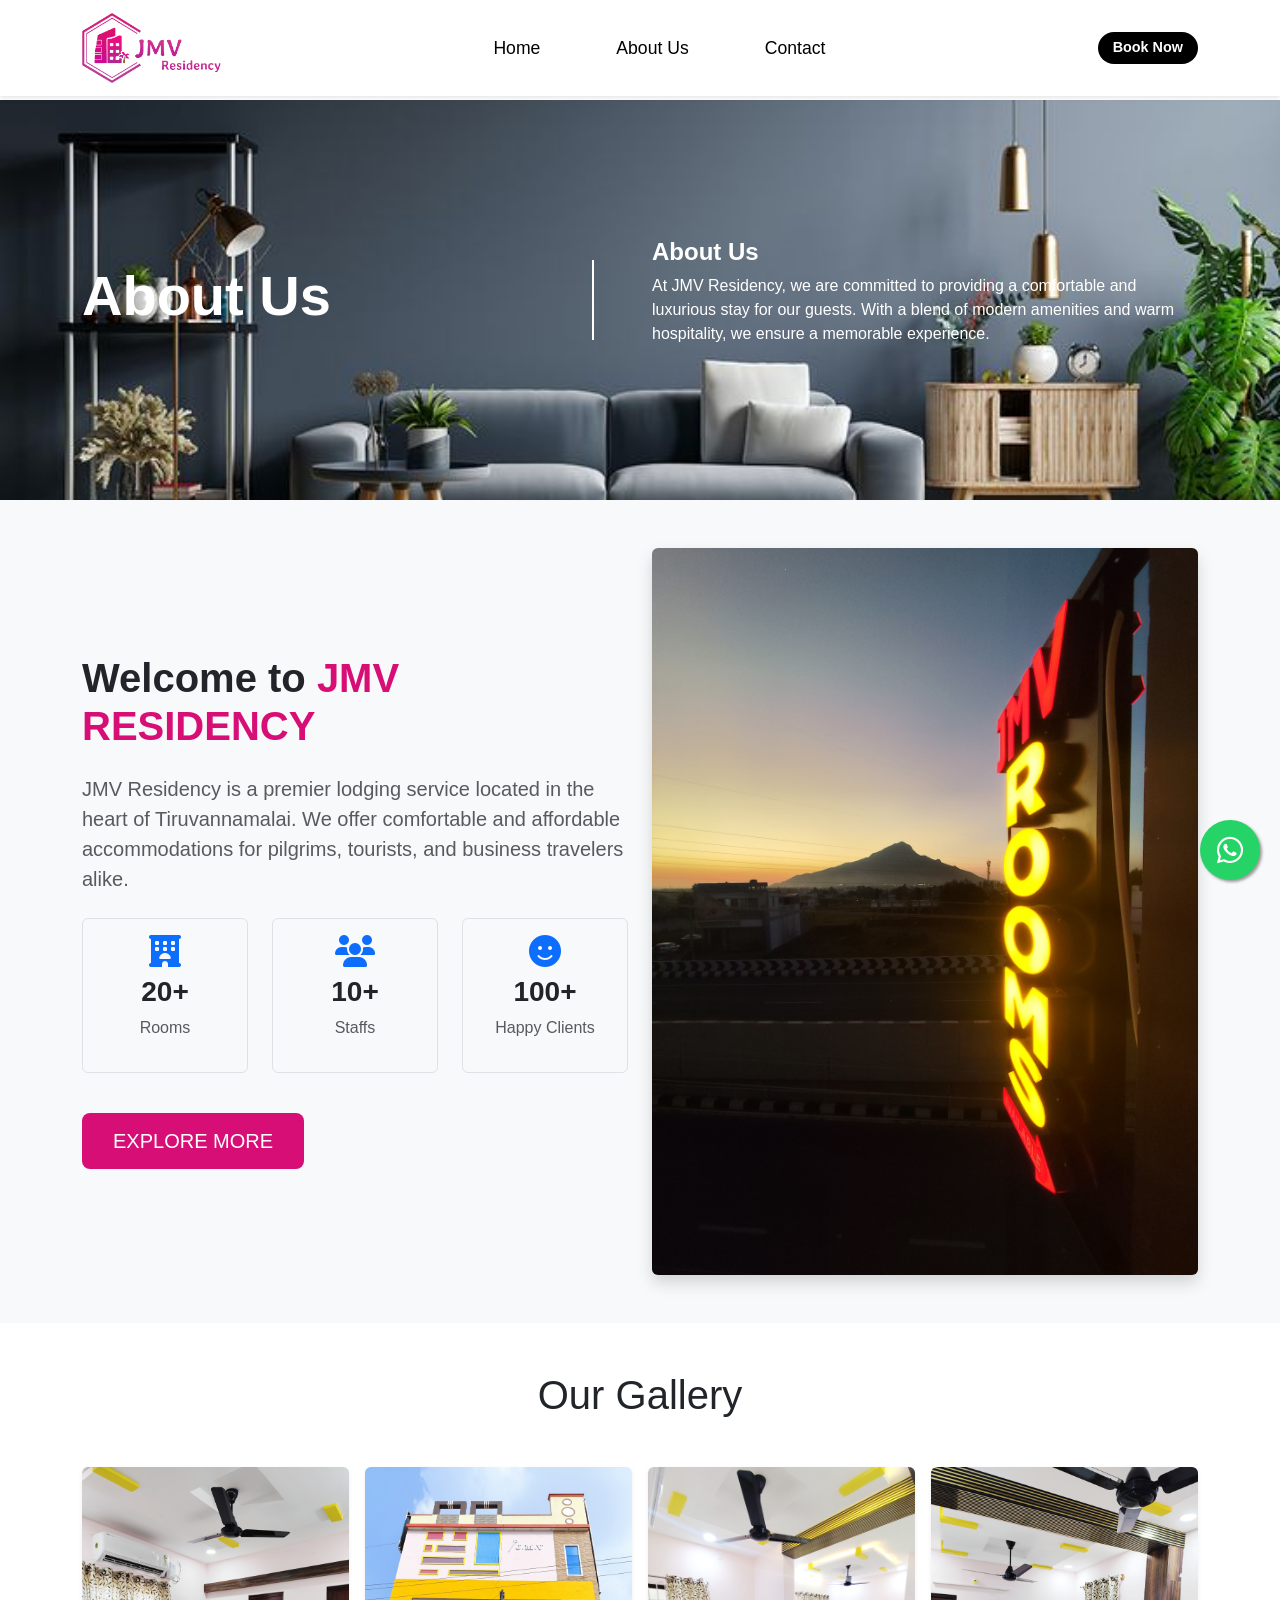
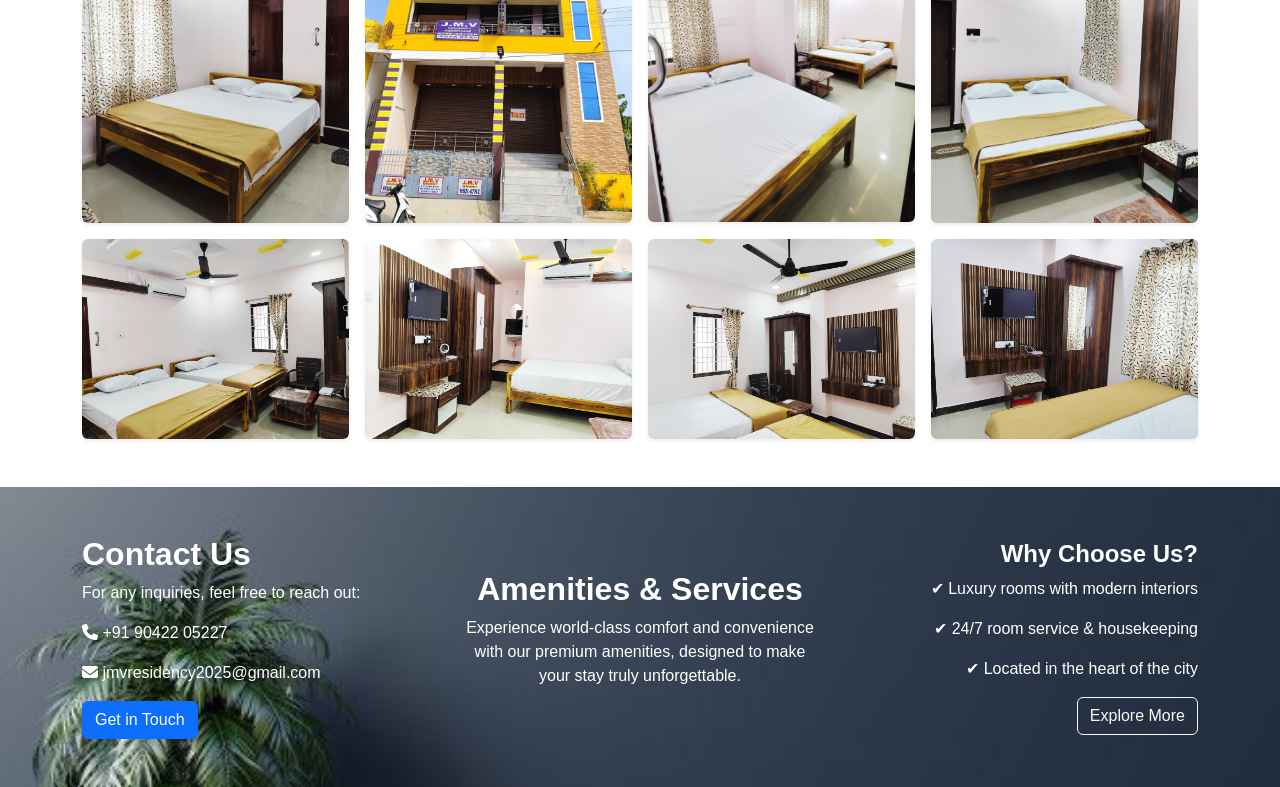
==== files/about.html @ c289230e "add all files" ====
<!DOCTYPE html>
<html lang="en">

<head>
    <meta charset="UTF-8">
    <meta name="viewport" content="width=device-width, initial-scale=1.0">
    <title>JMV Residency - About Us</title>
    <link rel="icon" type="image/png" href="../assets/logo/JMV Residency.png">

    <link href="https://cdn.jsdelivr.net/npm/bootstrap@5.3.0-alpha1/dist/css/bootstrap.min.css" rel="stylesheet">
    <link rel="stylesheet" href="https://cdnjs.cloudflare.com/ajax/libs/font-awesome/6.1.1/css/all.min.css">
    <link rel="stylesheet" href="../styles/style.css">
    <link rel="stylesheet" href="../styles/aboutusgallery.css">
    <script src="../scripts/script.js"></script>
</head>

<body>
  <!-- Navigation -->
  <nav class="navbar navbar-expand-lg sticky-top custom-navbar">
    <div class="container text-center">
        <a class="navbar-brand fw-bold" href="../index.html">
            <img src="../assets/logo/JMV Residency.png" alt="Logo" height="70"> <!-- Logo Section -->
        </a>
        <button class="navbar-toggler" type="button" data-bs-toggle="collapse" data-bs-target="#navbarNav" aria-controls="navbarNav" aria-expanded="false" aria-label="Toggle navigation">
            <span class="navbar-toggler-icon"></span>
        </button>
        <div class="collapse navbar-collapse justify-content-center" id="navbarNav">
            <ul class="navbar-nav">
                <li class="nav-item">
                    <a class="nav-link active" href="../index.html">Home</a>
                </li>
                <li class="nav-item">
                    <a class="nav-link" href="../files/about.html">About Us</a>
                </li>
                <li class="nav-item">
                    <a class="nav-link" href="../files/contact.html">Contact</a>
                </li>
                <li class="nav-item d-lg-none"> <!-- Show only in mobile view -->
                    <a href="../files/contact.html" class="book-now-btn">Book Now</a>
                </li>
            </ul>
        </div>
        <a href="../files/contact.html" class="book-now-btn ms-3 d-none d-lg-inline-block">Book Now</a> <!-- Hide in mobile view -->
    </div>
</nav>
    <section class="py-5 d-flex align-items-center mt-1"
        style="background: url('../assets/banner/herosection.jpeg') center/cover no-repeat; color: #fff; min-height: 400px;">
        <div class="container">
            <div class="row align-items-center">
                <!-- Left Side: Contact Us -->
                <div class="col-md-5 text-md-start text-center">
                    <h1 class="fw-bold display-4">About Us</h1>
                </div>

                <!-- Divider -->
                <div class="col-md-1 d-none d-md-flex justify-content-center">
                    <div style="width: 2px; height: 80px; background: #fff;"></div>
                </div>

                <!-- Right Side: About Us -->
                <div class="col-md-6 text-md-start text-center">
                    <h4 class="fw-bold">About Us</h4>
                    <p>At JMV Residency, we are committed to providing a comfortable and luxurious stay for our guests.
                        With a blend of modern amenities and warm hospitality, we ensure a memorable experience.</p>
                </div>

            </div>
        </div>
    </section>


   <!-- About Us Section -->
<!-- <section class="about-us py-5" style="background-color: #f8f9fa;">
    <div class="container">
        <div class="row align-items-center">
            <div class="col-lg-6 text-lg-start text-center">
                <h1 class="mb-4 fw-bold text-dark">
                    Welcome to <span style="color: #d80e77;">JMV RESIDENCY</span>
                </h1>
                <p class="lead text-muted">
                    JMV Residency is a premier lodging service located in the heart of Tiruvannamalai.
                    We offer comfortable and affordable accommodations for pilgrims, tourists, and business
                    travelers alike.
                </p>

                <div class="row text-center mt-4">
                    <div class="col-md-4 mb-3">
                        <div class="stats-box p-3 border rounded">
                            <i class="fa fa-hotel text-primary mb-2" style="font-size: 2rem;"></i>
                            <h3 class="fw-bold text-dark">20+</h3>
                            <p class="text-muted">Rooms</p>
                        </div>
                    </div>
                    <div class="col-md-4 mb-3">
                        <div class="stats-box p-3 border rounded">
                            <i class="fa fa-users text-primary mb-2" style="font-size: 2rem;"></i>
                            <h3 class="fw-bold text-dark">10+</h3>
                            <p class="text-muted">Staffs</p>
                        </div>
                    </div>
                    <div class="col-md-4 mb-3">
                        <div class="stats-box p-3 border rounded">
                            <i class="fa fa-smile text-primary mb-2" style="font-size: 2rem;"></i>
                            <h3 class="fw-bold text-dark">100+</h3>
                            <p class="text-muted">Happy Clients</p>
                        </div>
                    </div>
                </div>

                <div class="mt-4">
                    <a href="#" class="btn btn-lg text-white" style="background-color: #d80e77; padding: 12px 30px;">
                        EXPLORE MORE
                    </a>
                </div>
            </div>

            <div class="col-lg-6 mt-4 mt-lg-0">
                <div class="row g-2">
                    <div class="col-6">
                        <img src="../assets/originalimages/four.jpeg" alt="Hotel View 1" class="img-fluid rounded shadow">
                    </div>
                    <div class="col-6">
                        <img src="../assets/originalimages/five.jpeg" alt="Hotel View 2" class="img-fluid rounded shadow">
                    </div>
                    <div class="col-6">
                        <img src="../assets/originalimages/six.jpeg" alt="Hotel View 3" class="img-fluid rounded shadow">
                    </div>
                    <div class="col-6">
                        <img src="../assets/originalimages/seven.jpeg" alt="Hotel View 4" class="img-fluid rounded shadow">
                    </div>
                </div>
            </div>
        </div>
    </div>
</section> -->

<section class="about-us py-5" style="background-color: #f8f9fa;">
    <div class="container">
        <div class="row align-items-center">
            <div class="col-lg-6 text-lg-start text-center">
                <h1 class="mb-4 fw-bold text-dark">
                    Welcome to <span style="color: #d80e77;">JMV RESIDENCY</span>
                </h1>
                <p class="lead text-muted">
                    JMV Residency is a premier lodging service located in the heart of Tiruvannamalai.
                    We offer comfortable and affordable accommodations for pilgrims, tourists, and business
                    travelers alike.
                </p>

                <div class="row text-center mt-4">
                    <div class="col-md-4 mb-3">
                        <div class="stats-box p-3 border rounded">
                            <i class="fa fa-hotel text-primary mb-2" style="font-size: 2rem;"></i>
                            <h3 class="fw-bold text-dark">20+</h3>
                            <p class="text-muted">Rooms</p>
                        </div>
                    </div>
                    <div class="col-md-4 mb-3">
                        <div class="stats-box p-3 border rounded">
                            <i class="fa fa-users text-primary mb-2" style="font-size: 2rem;"></i>
                            <h3 class="fw-bold text-dark">10+</h3>
                            <p class="text-muted">Staffs</p>
                        </div>
                    </div>
                    <div class="col-md-4 mb-3">
                        <div class="stats-box p-3 border rounded">
                            <i class="fa fa-smile text-primary mb-2" style="font-size: 2rem;"></i>
                            <h3 class="fw-bold text-dark">100+</h3>
                            <p class="text-muted">Happy Clients</p>
                        </div>
                    </div>
                </div>

                <div class="mt-4">
                    <a href="#" class="btn btn-lg text-white" style="background-color: #d80e77; padding: 12px 30px;">
                        EXPLORE MORE
                    </a>
                </div>
            </div>

            <div class="col-lg-6 mt-4 mt-lg-0">
                <img src="../assets/originalimages/about/about.jpeg" alt="Hotel View" class="img-fluid rounded shadow w-100">
            </div>
        </div>
    </div>
</section>




<!-- Gallery Section -->
<section class="py-5">
    <div class="container">
        <h1 class="text-center mb-5">Our Gallery</h1>
        <div class="row row-cols-2 row-cols-md-4 g-3">
            <!-- Gallery Images -->
            <div class="col gallery-item">
                <img src="../assets/originalimages/one.jpeg" class="img-fluid rounded shadow-sm" alt="Deluxe Room" onclick="openModal(0)">
            </div>
            <div class="col gallery-item">
                <img src="../assets/originalimages/two.jpeg" class="img-fluid rounded shadow-sm" alt="Executive Room" onclick="openModal(1)">
            </div>
            <div class="col gallery-item">
                <img src="../assets/originalimages/three.jpeg" class="img-fluid rounded shadow-sm" alt="Suite Room" onclick="openModal(2)">
            </div>
            <div class="col gallery-item">
                <img src="../assets/originalimages/eight.jpeg" class="img-fluid rounded shadow-sm" alt="Deluxe Room Bathroom" onclick="openModal(3)">
            </div>
            <div class="col gallery-item">
                <img src="../assets/originalimages/five.jpeg" class="img-fluid rounded shadow-sm" alt="Free Wi-Fi" onclick="openModal(4)">
            </div>
            <div class="col gallery-item">
                <img src="../assets/originalimages/six.jpeg" class="img-fluid rounded shadow-sm" alt="Free Parking" onclick="openModal(5)">
            </div>
            <div class="col gallery-item">
                <img src="../assets/originalimages/seven.jpeg" class="img-fluid rounded shadow-sm" alt="Reception" onclick="openModal(6)">
            </div>
            <div class="col gallery-item">
                <img src="../assets/originalimages/four.jpeg" class="img-fluid rounded shadow-sm" alt="Hotel at Night" onclick="openModal(7)">
            </div>
        </div>
    </div>
</section>

<!-- Modal for Lightbox -->
<div class="modal fade" id="imageModal" tabindex="-1" aria-hidden="true">
    <div class="modal-dialog modal-dialog-centered">
        <div class="modal-content">
            <div class="modal-body text-center">
                <button type="button" class="btn-close position-absolute top-0 end-0 m-3" data-bs-dismiss="modal"></button>
                <img id="modalImage" class="img-fluid rounded" alt="">
                <div class="mt-3">
                    <button class="btn btn-primary me-2" onclick="prevImage()">Previous</button>
                    <button class="btn btn-primary" onclick="nextImage()">Next</button>
                </div>
            </div>
        </div>
    </div>
</div>

<!-- JavaScript for Modal Navigation -->
<script>
    let images = [
        "../assets/originalimages/one.jpeg",
        "../assets/originalimages/two.jpeg",
        "../assets/originalimages/three.jpeg",
        "../assets/originalimages/four.jpeg",
        "../assets/originalimages/five.jpeg",
        "../assets/originalimages/six.jpeg",
        "../assets/originalimages/seven.jpeg",
        "../assets/originalimages/eight.jpeg"
    ];
    let currentIndex = 0;

    function openModal(index) {
        currentIndex = index;
        document.getElementById("modalImage").src = images[currentIndex];
        new bootstrap.Modal(document.getElementById('imageModal')).show();
    }

    function nextImage() {
        currentIndex = (currentIndex + 1) % images.length;
        document.getElementById("modalImage").src = images[currentIndex];
    }

    function prevImage() {
        currentIndex = (currentIndex - 1 + images.length) % images.length;
        document.getElementById("modalImage").src = images[currentIndex];
    }
</script>

<!-- Optional CSS for Extra Styling -->
<style>
    .gallery-item img {
        cursor: pointer;
        transition: transform 0.3s ease-in-out;
    }

    .gallery-item img:hover {
        transform: scale(1.05);
    }
</style>





    <!-- Bootstrap Modal for Image Popup -->
    <div class="modal fade" id="imageModal" tabindex="-1" aria-labelledby="imageModalLabel" aria-hidden="true">
        <div class="modal-dialog modal-dialog-centered">
            <div class="modal-content">
                <div class="modal-header">
                    <h5 class="modal-title" id="imageModalLabel">Image Preview</h5>
                    <button type="button" class="btn-close" data-bs-dismiss="modal" aria-label="Close"></button>
                </div>
                <div class="modal-body text-center">
                    <img id="modalImage" class="img-fluid" src="" alt="Preview">
                </div>
            </div>
        </div>
    </div>

    <!-- JavaScript to Handle Image Click -->
    <script>
        document.querySelectorAll('.gallery-img').forEach(item => {
            item.addEventListener('click', function () {
                const src = this.getAttribute('src');
                document.getElementById('modalImage').setAttribute('src', src);
                new bootstrap.Modal(document.getElementById('imageModal')).show();
            });
        });
    </script>

    <!-- footer -->

    <section class="py-5"
        style="background: url('../assets/amenities/black.jpeg') center/cover no-repeat; color: #fff;">
        <div class="container">
            <div class="row align-items-center">
                <!-- Left Side: Contact Us -->
                <div class="col-md-4 text-md-start text-center mb-4 mb-md-0">
                    <h2 class="fw-bold">Contact Us</h2>
                    <p>For any inquiries, feel free to reach out:</p>
                    <p><i class="fas fa-phone"></i> +91  90422 05227</p>
                    <p><i class="fas fa-envelope"></i> jmvresidency2025@gmail.com
                    </p>
                    <a href="#contact" class="btn btn-primary">Get in Touch</a>
                </div>

                <!-- Center Heading -->
                <div class="col-md-4 text-center">
                    <h2 class="fw-bold">Amenities & Services</h2>
                    <p>Experience world-class comfort and convenience with our premium amenities, designed to make your
                        stay truly unforgettable.</p>
                </div>

                <!-- Right Side: Additional Content -->
                <div class="col-md-4 text-md-end text-center">
                    <h4 class="fw-bold">Why Choose Us?</h4>
                    <p>✔ Luxury rooms with modern interiors</p>
                    <p>✔ 24/7 room service & housekeeping</p>
                    <p>✔ Located in the heart of the city</p>
                    <a href="#services" class="btn btn-outline-light">Explore More</a>
                </div>
            </div>
        </div>
    </section>


    <!-- WhatsApp Button -->
    <a href="https://wa.me/9042205227" class="whatsapp-button" target="_blank">
        <i class="fab fa-whatsapp"></i>
    </a>
    

    <script src="https://cdn.jsdelivr.net/npm/bootstrap@5.3.0-alpha1/dist/js/bootstrap.bundle.min.js"></script>
</body>

</html>
---- styles/style.css ----
/* Global Styles */
body {
    font-family: "Arial", sans-serif;
  }
  
/* Gradient Background */
.gradient-bg {
  background: #ffffff; /* White Background */
}

/* Navbar Styles */
.navbar {
  background: #ffffff; /* White Background */
  box-shadow: 0 2px 4px rgba(0, 0, 0, 0.1);
}

/* Custom Navbar Styling */
.custom-navbar {
  background: #ffffff; /* White Background */
  transition: background-color 0.3s ease-in-out;
}
.navbar-brand {
  font-size: 1.5rem;
  color: #000000 !important;
  transition: color 0.3s ease-in-out;
}
.nav-link {
  font-size: 1.1rem;
  color: #000000 !important;
  position: relative;
  transition: color 0.3s ease-in-out;
  margin: 0 30px; /* Increased space between menu items */
}
.nav-link:hover {
  color: #ff00d4 !important; /* Yellow Hover Effect */
}
.nav-link::after {
  content: '';
  display: block;
  height: 2px;
  width: 0;
  background: #ff00d4;
  transition: width 0.3s ease-in-out;
  position: absolute;
  bottom: 0;
  left: 0;
}
.nav-link:hover::after {
  width: 100%;
}

/* Centering Navbar Items */
.navbar-nav {
  margin: 0 auto;
  display: flex;
  justify-content: center;
  width: 100%;
}

/* Button Styling */
.book-now-btn {
  font-weight: bold;
  background-color: #000000; /* Dark Red */
  color: #ffffff;
  border-radius: 30px;
  padding: 5px 15px; /* Smaller Button Size */
  font-size: 0.9rem;
  transition: all 0.4s ease-in-out;
  text-decoration: none;
}
.book-now-btn:hover {
  background-color: #ff00d4; /* Yellow Hover Effect */
  color: #ffffff;
  transform: scale(1.05);
}

/* Responsive Navbar */
.navbar-toggler {
  border: none;
  outline: none;
}

/* Dropdown for Mobile View */
@media (max-width: 991px) {
  .navbar-collapse {
      text-align: center;
  }
  .book-now-btn {
      display: block;
      margin: 10px auto;
  }
}
  
  /* Hero Section Styles */
  .hero-section {
    position: relative;
    height: 60vh;
    overflow: hidden;
  }
  
  .hero-section img {
    object-fit: cover;
    height: 100%;
  }
  
  /* Room Features Styles */
  .card {
    transition: transform 0.3s ease-in-out;
  }
  
  .card:hover {
    transform: translateY(-5px);
  }
  
  /* QR Code Section Styles */
  .qr-code-section {
    background-color: #f8f9fa;
  }
  
  /* Footer Styles */
  footer {
    background-color: #343a40;
  }
  
  /* WhatsApp Button Styles */
  .whatsapp-button {
    position: fixed;
    bottom: 20px;
    right: 20px;
    background-color: #25d366;
    color: #fff;
    width: 60px;
    height: 60px;
    border-radius: 50%;
    text-align: center;
    font-size: 30px;
    box-shadow: 2px 2px 3px #999;
    display: flex;
    align-items: center;
    justify-content: center;
    text-decoration: none;
    transition: all 0.3s ease;
  }
  
  .whatsapp-button:hover {
    background-color: #128c7e;
    color: #fff;
  }
  
  /* Responsive Styles */
  @media (max-width: 768px) {
    .hero-section {
      height: 30vh;
    }
  }
---- styles/aboutusgallery.css ----
.filter-button.active {
    background-color: #FF1717; /* Update with your website color code */
    color: white;
    border-color: #FF1717;
}
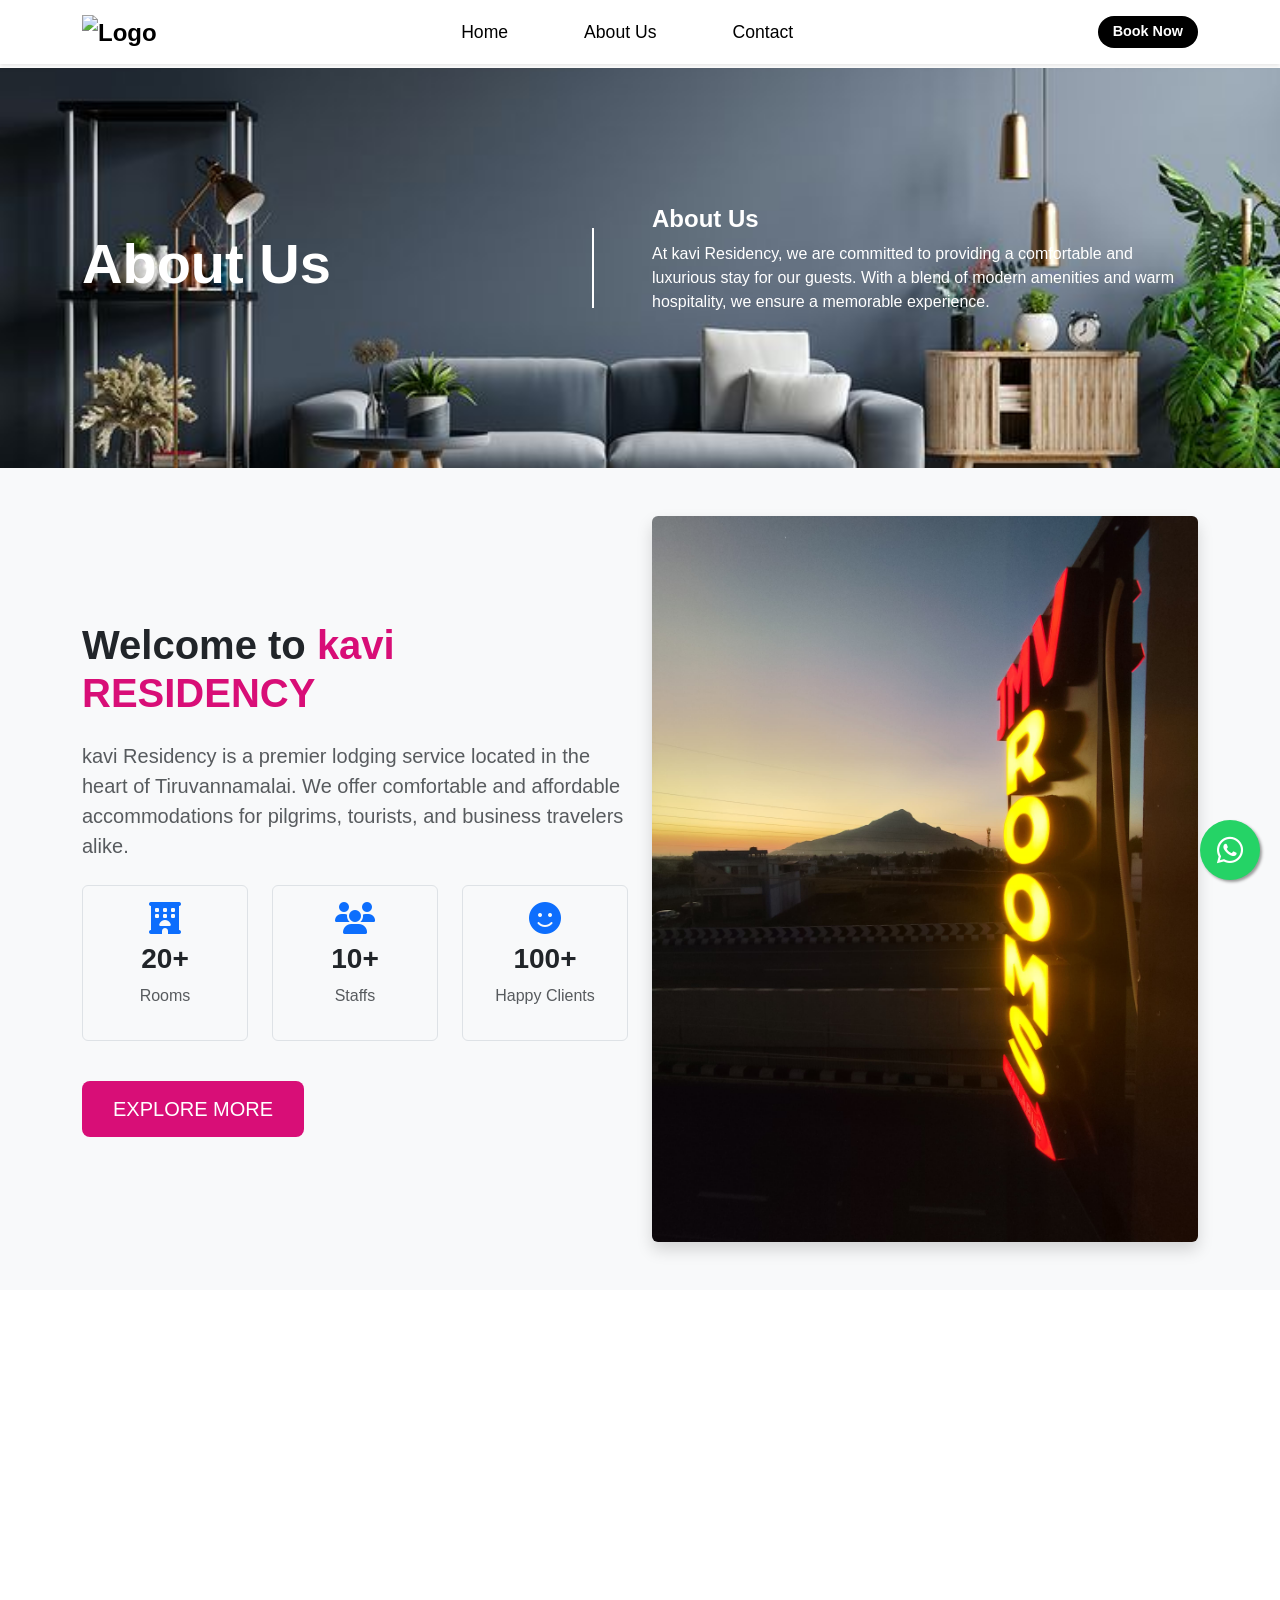
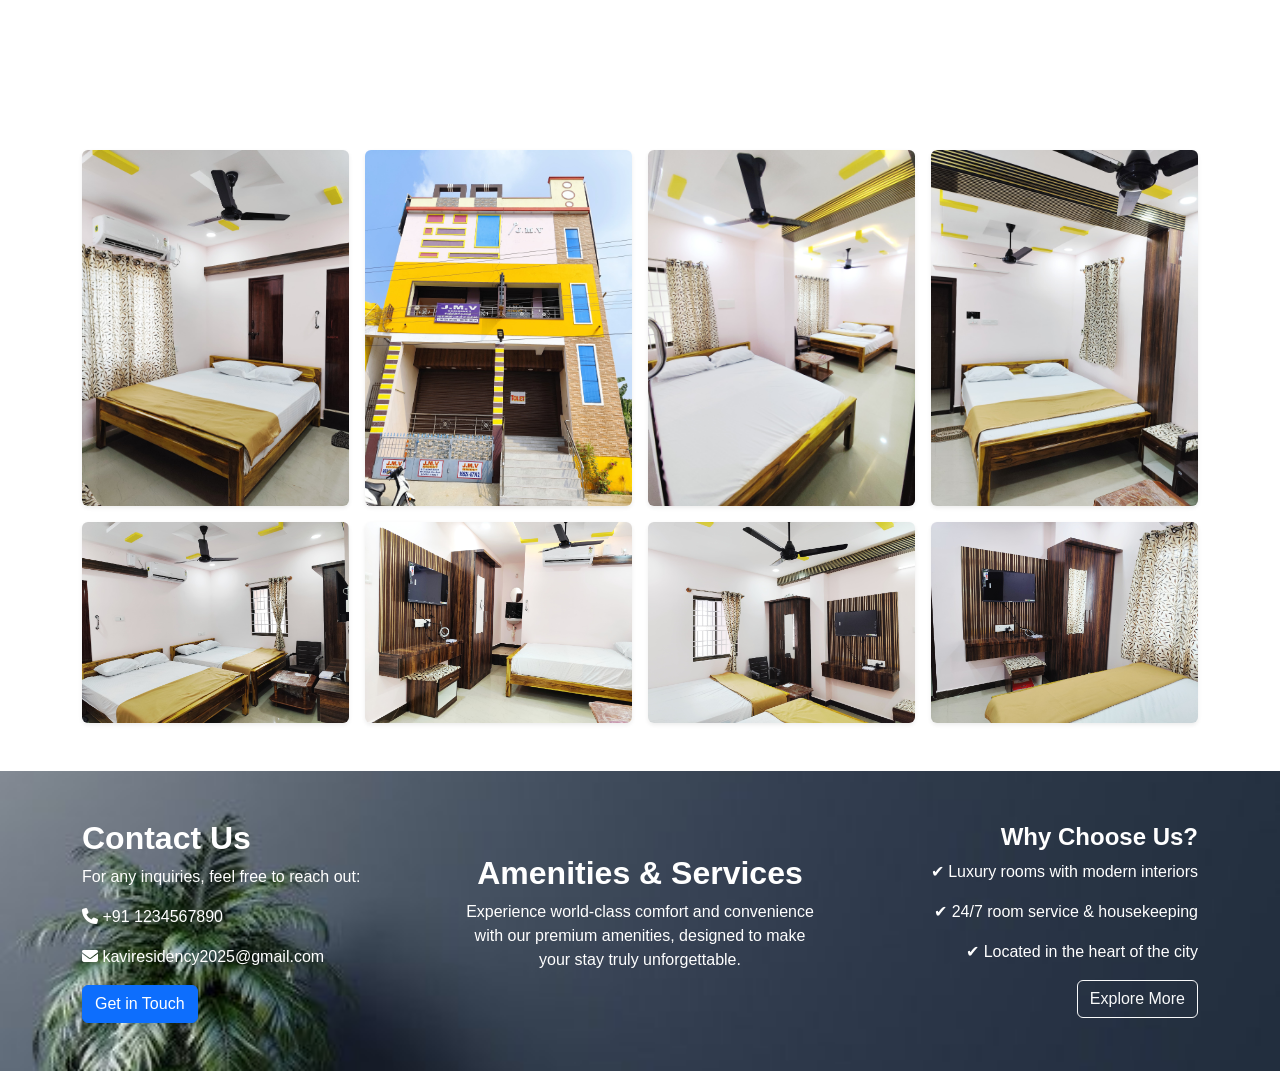
==== commit 57a06ca2: "all data to change" ====
--- a/files/about.html
+++ b/files/about.html
@@ -4,14 +4,23 @@
 <head>
     <meta charset="UTF-8">
     <meta name="viewport" content="width=device-width, initial-scale=1.0">
-    <title>JMV Residency - About Us</title>
-    <link rel="icon" type="image/png" href="../assets/logo/JMV Residency.png">
+    <title>kavi Residency - About Us</title>
+    <link rel="icon" type="image/png" href="">
 
     <link href="https://cdn.jsdelivr.net/npm/bootstrap@5.3.0-alpha1/dist/css/bootstrap.min.css" rel="stylesheet">
     <link rel="stylesheet" href="https://cdnjs.cloudflare.com/ajax/libs/font-awesome/6.1.1/css/all.min.css">
     <link rel="stylesheet" href="../styles/style.css">
     <link rel="stylesheet" href="../styles/aboutusgallery.css">
     <script src="../scripts/script.js"></script>
+
+
+
+    <!-- AOS CSS -->
+    <link href="https://unpkg.com/aos@2.3.1/dist/aos.css" rel="stylesheet">
+
+
+
+
 </head>
 
 <body>
@@ -19,7 +28,7 @@
   <nav class="navbar navbar-expand-lg sticky-top custom-navbar">
     <div class="container text-center">
         <a class="navbar-brand fw-bold" href="../index.html">
-            <img src="../assets/logo/JMV Residency.png" alt="Logo" height="70"> <!-- Logo Section -->
+            <img src="" alt="Logo" height="70"> <!-- Logo Section -->
         </a>
         <button class="navbar-toggler" type="button" data-bs-toggle="collapse" data-bs-target="#navbarNav" aria-controls="navbarNav" aria-expanded="false" aria-label="Toggle navigation">
             <span class="navbar-toggler-icon"></span>
@@ -60,7 +69,7 @@
                 <!-- Right Side: About Us -->
                 <div class="col-md-6 text-md-start text-center">
                     <h4 class="fw-bold">About Us</h4>
-                    <p>At JMV Residency, we are committed to providing a comfortable and luxurious stay for our guests.
+                    <p>At kavi Residency, we are committed to providing a comfortable and luxurious stay for our guests.
                         With a blend of modern amenities and warm hospitality, we ensure a memorable experience.</p>
                 </div>
 
@@ -139,10 +148,10 @@
         <div class="row align-items-center">
             <div class="col-lg-6 text-lg-start text-center">
                 <h1 class="mb-4 fw-bold text-dark">
-                    Welcome to <span style="color: #d80e77;">JMV RESIDENCY</span>
+                    Welcome to <span style="color: #d80e77;">kavi RESIDENCY</span>
                 </h1>
                 <p class="lead text-muted">
-                    JMV Residency is a premier lodging service located in the heart of Tiruvannamalai.
+                    kavi Residency is a premier lodging service located in the heart of Tiruvannamalai.
                     We offer comfortable and affordable accommodations for pilgrims, tourists, and business
                     travelers alike.
                 </p>
@@ -188,10 +197,36 @@
 
 
 
+<!-- Our Promise to Guests -->
+<section style="padding: 60px 0;">
+    <div class="container">
+      <div class="row align-items-center flex-md-row-reverse">
+        <div class="col-md-6 mb-4 mb-md-0" data-aos="fade-left">
+          <img src="./assets/about/our-promise.jpg" alt="Warm Hospitality" class="img-fluid rounded shadow" style="border-radius: 20px;">
+        </div>
+        <div class="col-md-6" data-aos="fade-right">
+          <h2 style="color: #d2691e; font-weight: 700;">Our Promise to Guests</h2>
+          <p style="color: #555; font-size: 1.1rem;">At kavi Residency, hospitality is not just a service—it's our culture. From our warm greetings to personalized care, every moment is crafted with dedication to make you feel at home away from home.</p>
+          <ul style="padding-left: 18px; color: #6c757d;">
+            <li>24/7 assistance for a stress-free experience</li>
+            <li>Clean, safe & hygienic environment</li>
+            <li>Locally-inspired design & comfort</li>
+          </ul>
+        </div>
+      </div>
+    </div>
+  </section>
+  
+  
+
+
+
+
+
 <!-- Gallery Section -->
 <section class="py-5">
     <div class="container">
-        <h1 class="text-center mb-5">Our Gallery</h1>
+        <h2 class="text-center fw-bold mb-4" style="color: #333;" data-aos="fade-up"> 📸 Explore Our Gallery</h2>
         <div class="row row-cols-2 row-cols-md-4 g-3">
             <!-- Gallery Images -->
             <div class="col gallery-item">
@@ -321,8 +356,8 @@
                 <div class="col-md-4 text-md-start text-center mb-4 mb-md-0">
                     <h2 class="fw-bold">Contact Us</h2>
                     <p>For any inquiries, feel free to reach out:</p>
-                    <p><i class="fas fa-phone"></i> +91  90422 05227</p>
-                    <p><i class="fas fa-envelope"></i> jmvresidency2025@gmail.com
+                    <p><i class="fas fa-phone"></i> +91  1234567890</p>
+                    <p><i class="fas fa-envelope"></i> kaviresidency2025@gmail.com
                     </p>
                     <a href="#contact" class="btn btn-primary">Get in Touch</a>
                 </div>
@@ -354,6 +389,16 @@
     
 
     <script src="https://cdn.jsdelivr.net/npm/bootstrap@5.3.0-alpha1/dist/js/bootstrap.bundle.min.js"></script>
+
+
+
+    <!-- AOS JS -->
+    <script src="https://unpkg.com/aos@2.3.1/dist/aos.js"></script>
+    <script>
+        AOS.init();
+    </script>
+
+
 </body>
 
 </html>
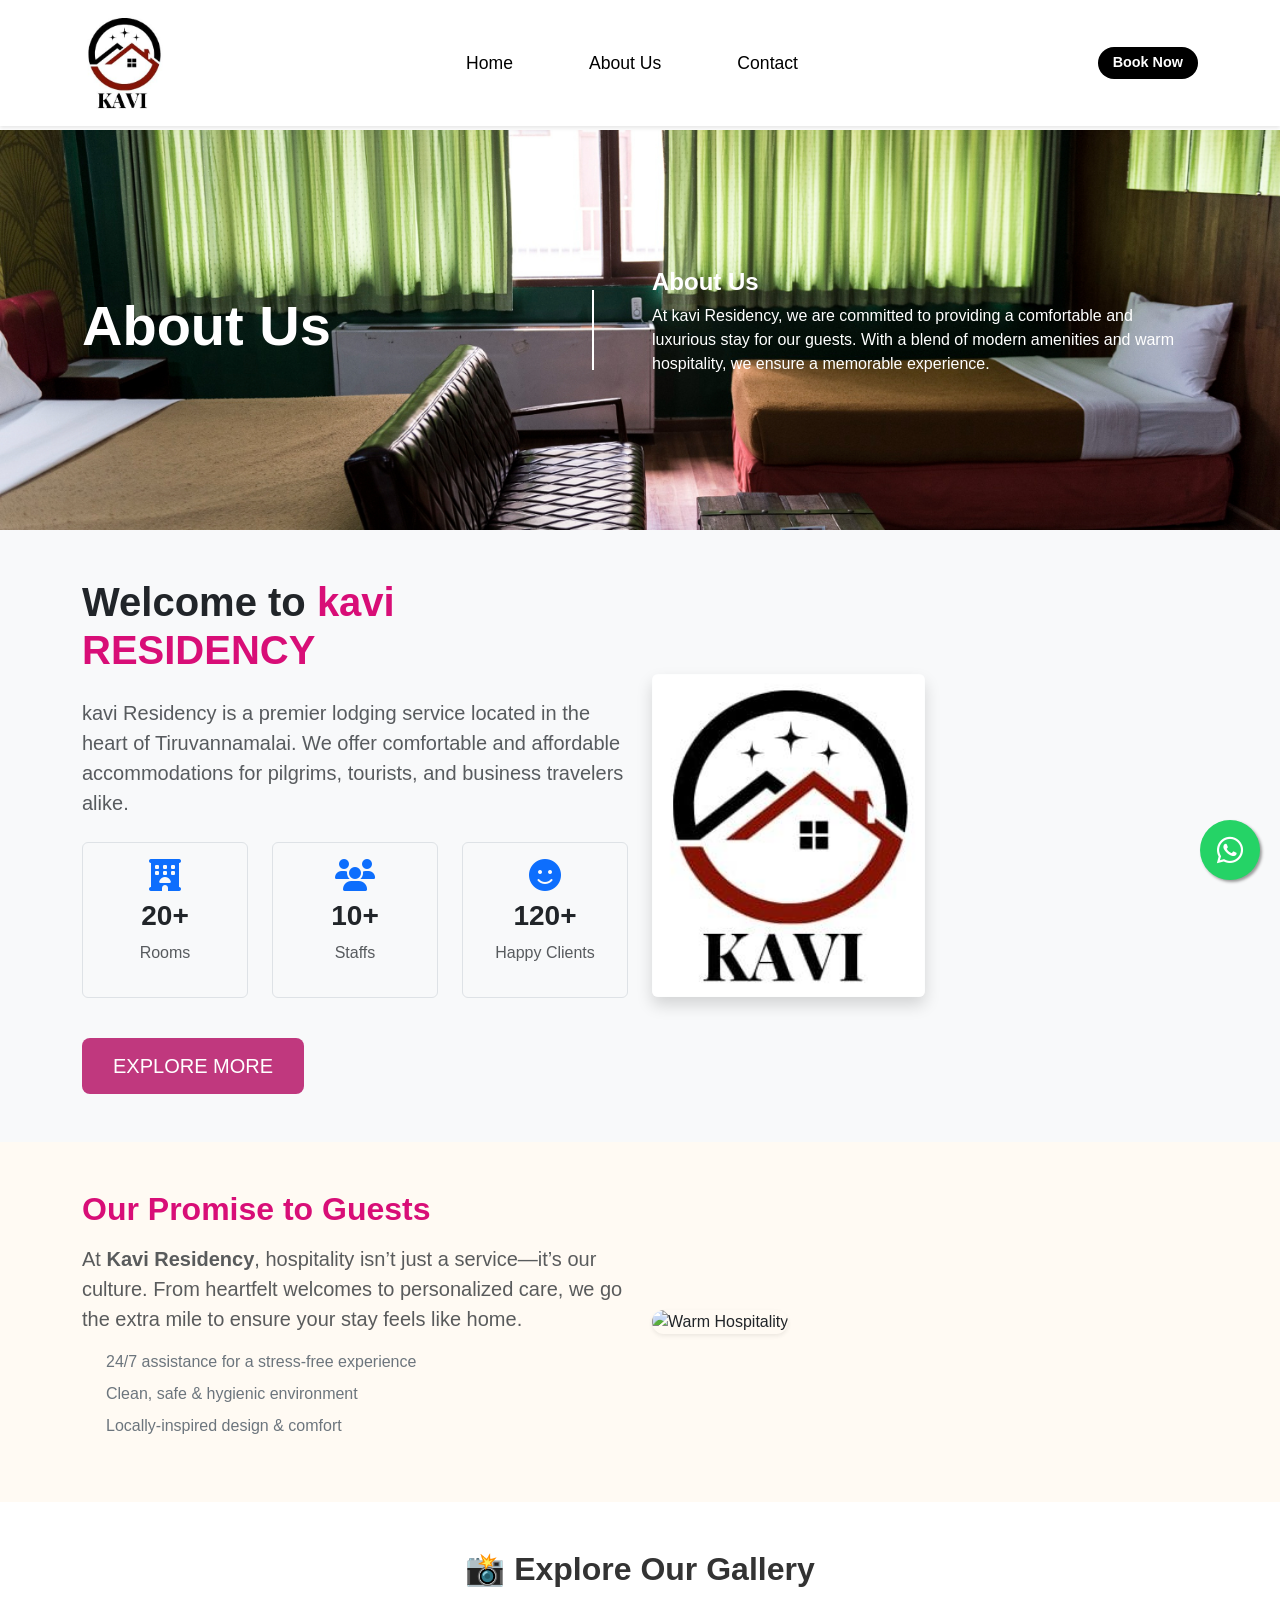
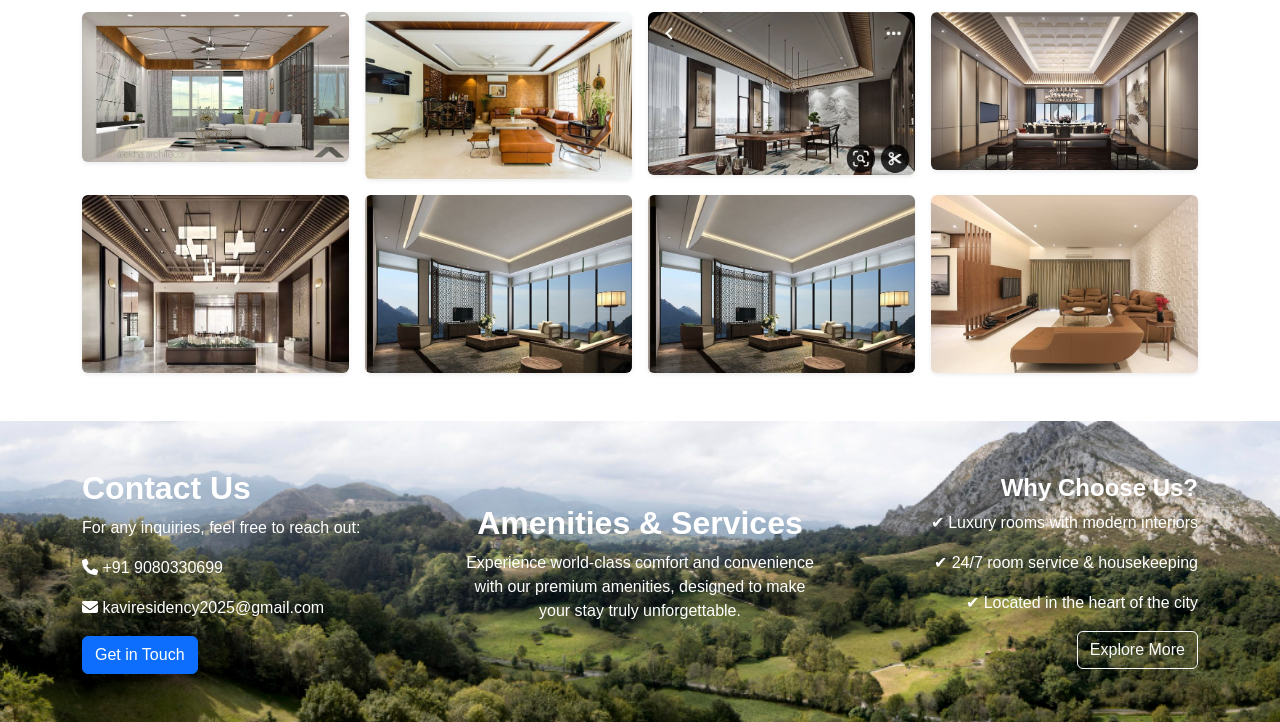
==== commit 0dc300b3: "img corretions" ====
--- a/files/about.html
+++ b/files/about.html
@@ -5,7 +5,7 @@
     <meta charset="UTF-8">
     <meta name="viewport" content="width=device-width, initial-scale=1.0">
     <title>kavi Residency - About Us</title>
-    <link rel="icon" type="image/png" href="">
+    <link rel="icon" type="image/png" href="../assets/logo/logo.png">
 
     <link href="https://cdn.jsdelivr.net/npm/bootstrap@5.3.0-alpha1/dist/css/bootstrap.min.css" rel="stylesheet">
     <link rel="stylesheet" href="https://cdnjs.cloudflare.com/ajax/libs/font-awesome/6.1.1/css/all.min.css">
@@ -28,7 +28,7 @@
   <nav class="navbar navbar-expand-lg sticky-top custom-navbar">
     <div class="container text-center">
         <a class="navbar-brand fw-bold" href="../index.html">
-            <img src="" alt="Logo" height="70"> <!-- Logo Section -->
+            <img src="../assets/logo/logo.png" alt="Logo" height="100"> <!-- Logo Section -->
         </a>
         <button class="navbar-toggler" type="button" data-bs-toggle="collapse" data-bs-target="#navbarNav" aria-controls="navbarNav" aria-expanded="false" aria-label="Toggle navigation">
             <span class="navbar-toggler-icon"></span>
@@ -47,13 +47,20 @@
                 <li class="nav-item d-lg-none"> <!-- Show only in mobile view -->
                     <a href="../files/contact.html" class="book-now-btn">Book Now</a>
                 </li>
+
+               
             </ul>
         </div>
+       
         <a href="../files/contact.html" class="book-now-btn ms-3 d-none d-lg-inline-block">Book Now</a> <!-- Hide in mobile view -->
+  
+   
+
+  
     </div>
 </nav>
     <section class="py-5 d-flex align-items-center mt-1"
-        style="background: url('../assets/banner/herosection.jpeg') center/cover no-repeat; color: #fff; min-height: 400px;">
+        style="background: url('../assets/banner/aboutbanner.jpg') center/cover no-repeat; color: #fff; min-height: 400px;">
         <div class="container">
             <div class="row align-items-center">
                 <!-- Left Side: Contact Us -->
@@ -174,21 +181,21 @@
                     <div class="col-md-4 mb-3">
                         <div class="stats-box p-3 border rounded">
                             <i class="fa fa-smile text-primary mb-2" style="font-size: 2rem;"></i>
-                            <h3 class="fw-bold text-dark">100+</h3>
+                            <h3 class="fw-bold text-dark">120+</h3>
                             <p class="text-muted">Happy Clients</p>
                         </div>
                     </div>
                 </div>
 
                 <div class="mt-4">
-                    <a href="#" class="btn btn-lg text-white" style="background-color: #d80e77; padding: 12px 30px;">
+                    <a href="#" class="btn btn-lg text-white" style="background-color: #c0387e; padding: 12px 30px;">
                         EXPLORE MORE
                     </a>
                 </div>
             </div>
 
             <div class="col-lg-6 mt-4 mt-lg-0">
-                <img src="../assets/originalimages/about/about.jpeg" alt="Hotel View" class="img-fluid rounded shadow w-100">
+                <img src="../assets/logo/logo.png" alt="Hotel View" class="img-fluid rounded shadow w-50">
             </div>
         </div>
     </div>
@@ -196,23 +203,34 @@
 
 
 
-
 <!-- Our Promise to Guests -->
-<section style="padding: 60px 0;">
+<section class="py-5" style="background-color: #fffaf3;"> <!-- soft beige tone -->
     <div class="container">
       <div class="row align-items-center flex-md-row-reverse">
+        
+        <!-- Image Section -->
         <div class="col-md-6 mb-4 mb-md-0" data-aos="fade-left">
-          <img src="./assets/about/our-promise.jpg" alt="Warm Hospitality" class="img-fluid rounded shadow" style="border-radius: 20px;">
-        </div>
+          <img 
+            src="../assets/aboutimage/about-img.jpg" 
+            alt="Warm Hospitality" 
+            class="img-fluid rounded-4 shadow-sm"
+          >
+        </div>
+  
+        <!-- Text Content -->
         <div class="col-md-6" data-aos="fade-right">
-          <h2 style="color: #d2691e; font-weight: 700;">Our Promise to Guests</h2>
-          <p style="color: #555; font-size: 1.1rem;">At kavi Residency, hospitality is not just a service—it's our culture. From our warm greetings to personalized care, every moment is crafted with dedication to make you feel at home away from home.</p>
-          <ul style="padding-left: 18px; color: #6c757d;">
-            <li>24/7 assistance for a stress-free experience</li>
-            <li>Clean, safe & hygienic environment</li>
-            <li>Locally-inspired design & comfort</li>
+          <h2 class="fw-bold mb-3" style="color: #d80e77;">Our Promise to Guests</h2>
+          <p class="text-muted fs-5">
+            At <strong>Kavi Residency</strong>, hospitality isn’t just a service—it’s our culture.
+            From heartfelt welcomes to personalized care, we go the extra mile to ensure your stay feels like home.
+          </p>
+          <ul class="list-unstyled text-secondary fs-6 ps-3">
+            <li class="mb-2"><i class="bi bi-check-circle-fill text-success me-2"></i>24/7 assistance for a stress-free experience</li>
+            <li class="mb-2"><i class="bi bi-check-circle-fill text-success me-2"></i>Clean, safe & hygienic environment</li>
+            <li><i class="bi bi-check-circle-fill text-success me-2"></i>Locally-inspired design & comfort</li>
           </ul>
         </div>
+  
       </div>
     </div>
   </section>
@@ -230,28 +248,28 @@
         <div class="row row-cols-2 row-cols-md-4 g-3">
             <!-- Gallery Images -->
             <div class="col gallery-item">
-                <img src="../assets/originalimages/one.jpeg" class="img-fluid rounded shadow-sm" alt="Deluxe Room" onclick="openModal(0)">
-            </div>
-            <div class="col gallery-item">
-                <img src="../assets/originalimages/two.jpeg" class="img-fluid rounded shadow-sm" alt="Executive Room" onclick="openModal(1)">
-            </div>
-            <div class="col gallery-item">
-                <img src="../assets/originalimages/three.jpeg" class="img-fluid rounded shadow-sm" alt="Suite Room" onclick="openModal(2)">
-            </div>
-            <div class="col gallery-item">
-                <img src="../assets/originalimages/eight.jpeg" class="img-fluid rounded shadow-sm" alt="Deluxe Room Bathroom" onclick="openModal(3)">
-            </div>
-            <div class="col gallery-item">
-                <img src="../assets/originalimages/five.jpeg" class="img-fluid rounded shadow-sm" alt="Free Wi-Fi" onclick="openModal(4)">
-            </div>
-            <div class="col gallery-item">
-                <img src="../assets/originalimages/six.jpeg" class="img-fluid rounded shadow-sm" alt="Free Parking" onclick="openModal(5)">
-            </div>
-            <div class="col gallery-item">
-                <img src="../assets/originalimages/seven.jpeg" class="img-fluid rounded shadow-sm" alt="Reception" onclick="openModal(6)">
-            </div>
-            <div class="col gallery-item">
-                <img src="../assets/originalimages/four.jpeg" class="img-fluid rounded shadow-sm" alt="Hotel at Night" onclick="openModal(7)">
+                <img src="../assets/scrollimages/one.jpeg" class="img-fluid rounded shadow-sm" alt="Deluxe Room" >
+            </div>
+            <div class="col gallery-item">
+                <img src="../assets/scrollimages/two.jpeg" class="img-fluid rounded shadow-sm" alt="Executive Room">
+            </div>
+            <div class="col gallery-item">
+                <img src="../assets/scrollimages/three.jpeg" class="img-fluid rounded shadow-sm" alt="Suite Room" >
+            </div>
+            <div class="col gallery-item">
+                <img src="../assets/scrollimages/five.jpeg" class="img-fluid rounded shadow-sm" alt="Deluxe Room Bathroom" >
+            </div>
+            <div class="col gallery-item">
+                <img src="../assets/scrollimages/four.jpeg" class="img-fluid rounded shadow-sm" alt="Free Wi-Fi" >
+            </div>
+            <div class="col gallery-item">
+                <img src="../assets/scrollimages/six.jpeg" class="img-fluid rounded shadow-sm" alt="Free Parking" >
+            </div>
+            <div class="col gallery-item">
+                <img src="../assets/scrollimages/seven.jpeg" class="img-fluid rounded shadow-sm" alt="Reception" >
+            </div>
+            <div class="col gallery-item">
+                <img src="../assets/scrollimages/eight.jpeg" class="img-fluid rounded shadow-sm" alt="Hotel at Night" >
             </div>
         </div>
     </div>
@@ -349,17 +367,17 @@
     <!-- footer -->
 
     <section class="py-5"
-        style="background: url('../assets/amenities/black.jpeg') center/cover no-repeat; color: #fff;">
+        style="background: url('../assets/amenities/footerimg.jpg') center/cover no-repeat; color: #fff;">
         <div class="container">
             <div class="row align-items-center">
                 <!-- Left Side: Contact Us -->
                 <div class="col-md-4 text-md-start text-center mb-4 mb-md-0">
                     <h2 class="fw-bold">Contact Us</h2>
                     <p>For any inquiries, feel free to reach out:</p>
-                    <p><i class="fas fa-phone"></i> +91  1234567890</p>
+                    <p><i class="fas fa-phone"></i> +91  9080330699</p>
                     <p><i class="fas fa-envelope"></i> kaviresidency2025@gmail.com
                     </p>
-                    <a href="#contact" class="btn btn-primary">Get in Touch</a>
+                    <a href="./contact.html" class="btn btn-primary">Get in Touch</a>
                 </div>
 
                 <!-- Center Heading -->
@@ -375,7 +393,7 @@
                     <p>✔ Luxury rooms with modern interiors</p>
                     <p>✔ 24/7 room service & housekeeping</p>
                     <p>✔ Located in the heart of the city</p>
-                    <a href="#services" class="btn btn-outline-light">Explore More</a>
+                    <a href="" class="btn btn-outline-light">Explore More</a>
                 </div>
             </div>
         </div>
@@ -383,7 +401,7 @@
 
 
     <!-- WhatsApp Button -->
-    <a href="https://wa.me/9042205227" class="whatsapp-button" target="_blank">
+    <a href="https://wa.me/919080330699" class="whatsapp-button" target="_blank">
         <i class="fab fa-whatsapp"></i>
     </a>
     
@@ -392,10 +410,14 @@
 
 
 
+  
     <!-- AOS JS -->
     <script src="https://unpkg.com/aos@2.3.1/dist/aos.js"></script>
     <script>
-        AOS.init();
+        AOS.init({
+               disable: window.innerWidth < 768 // optional: disables AOS on mobile
+        });
+     
     </script>
 
 
--- a/styles/style.css
+++ b/styles/style.css
@@ -1,6 +1,7 @@
 /* Global Styles */
 body {
     font-family: "Arial", sans-serif;
+    
   }
   
 /* Gradient Background */
@@ -141,6 +142,31 @@
     text-decoration: none;
     transition: all 0.3s ease;
   }
+
+
+
+/* Tablet (768px to 1024px) */
+@media (max-width: 1024px) and (min-width: 768px) {
+  .whatsapp-button {
+    width: 55px;
+    height: 55px;
+    font-size: 26px;
+    bottom: 18px;
+    right: 18px;
+  }
+}
+
+/* Mobile (up to 767px) */
+@media (max-width: 767px) {
+  .whatsapp-button {
+    width: 50px;
+    height: 50px;
+    font-size: 24px;
+    bottom: 15px;
+margin-left: -60px;
+  }
+}
+
   
   .whatsapp-button:hover {
     background-color: #128c7e;
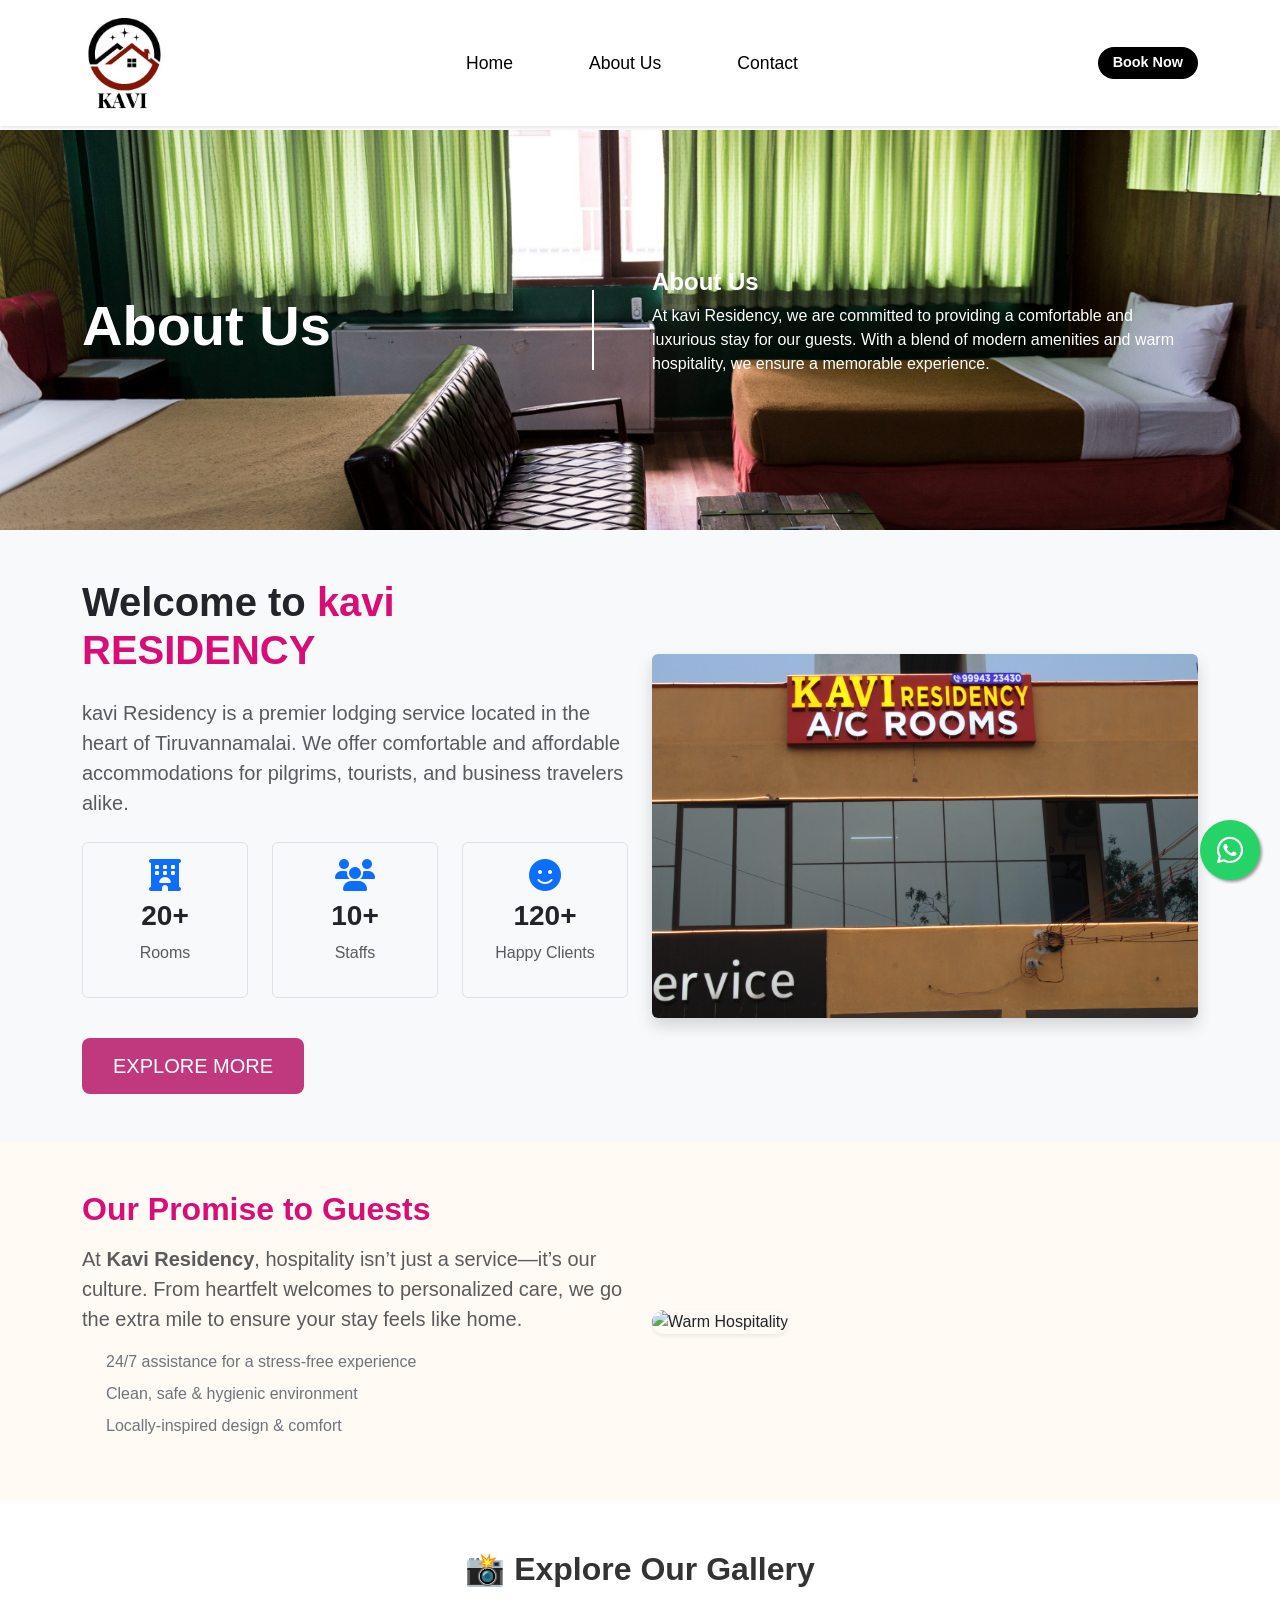
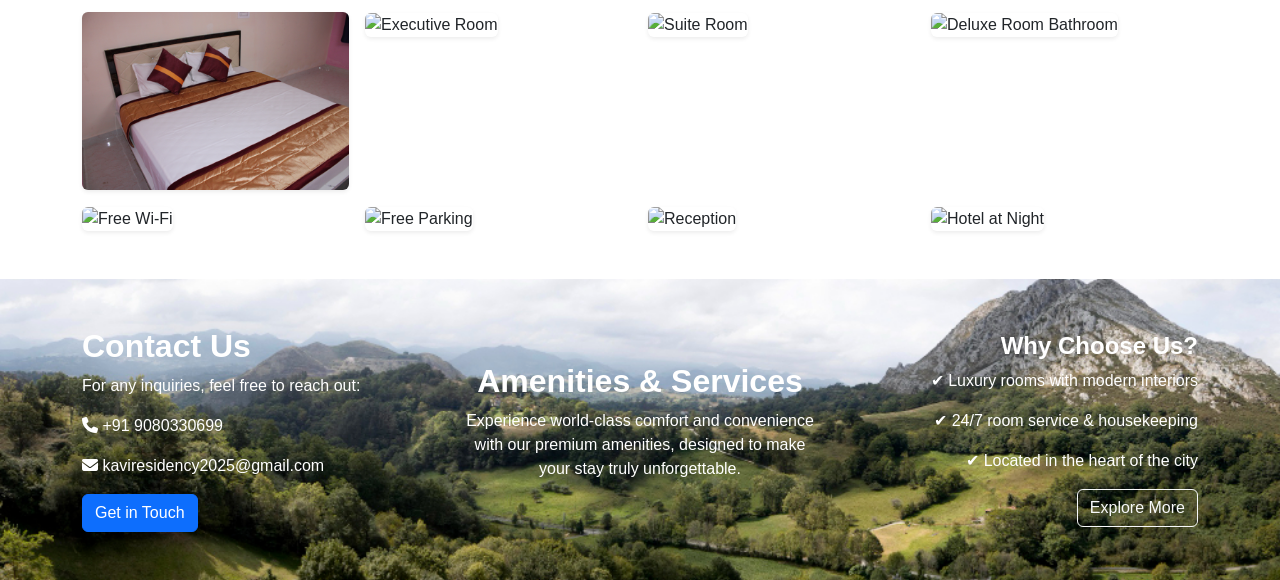
==== commit a5c23d7b: "some images changes some images changes" ====
--- a/files/about.html
+++ b/files/about.html
@@ -195,7 +195,7 @@
             </div>
 
             <div class="col-lg-6 mt-4 mt-lg-0">
-                <img src="../assets/logo/logo.png" alt="Hotel View" class="img-fluid rounded shadow w-50">
+                <img src="../assets/logo/kavi.JPG" alt="Hotel View" class="img-fluid rounded shadow w-100">
             </div>
         </div>
     </div>
@@ -248,28 +248,28 @@
         <div class="row row-cols-2 row-cols-md-4 g-3">
             <!-- Gallery Images -->
             <div class="col gallery-item">
-                <img src="../assets/scrollimages/one.jpeg" class="img-fluid rounded shadow-sm" alt="Deluxe Room" >
-            </div>
-            <div class="col gallery-item">
-                <img src="../assets/scrollimages/two.jpeg" class="img-fluid rounded shadow-sm" alt="Executive Room">
-            </div>
-            <div class="col gallery-item">
-                <img src="../assets/scrollimages/three.jpeg" class="img-fluid rounded shadow-sm" alt="Suite Room" >
-            </div>
-            <div class="col gallery-item">
-                <img src="../assets/scrollimages/five.jpeg" class="img-fluid rounded shadow-sm" alt="Deluxe Room Bathroom" >
-            </div>
-            <div class="col gallery-item">
-                <img src="../assets/scrollimages/four.jpeg" class="img-fluid rounded shadow-sm" alt="Free Wi-Fi" >
-            </div>
-            <div class="col gallery-item">
-                <img src="../assets/scrollimages/six.jpeg" class="img-fluid rounded shadow-sm" alt="Free Parking" >
-            </div>
-            <div class="col gallery-item">
-                <img src="../assets/scrollimages/seven.jpeg" class="img-fluid rounded shadow-sm" alt="Reception" >
-            </div>
-            <div class="col gallery-item">
-                <img src="../assets/scrollimages/eight.jpeg" class="img-fluid rounded shadow-sm" alt="Hotel at Night" >
+                <img src="../assets/scrollimages/one.JPG" class="img-fluid rounded shadow-sm " alt="Deluxe Room" >
+            </div>
+            <div class="col gallery-item">
+                <img src="../assets/scrollimages/two.jpg" class="img-fluid rounded shadow-sm" alt="Executive Room">
+            </div>
+            <div class="col gallery-item">
+                <img src="../assets/scrollimages/three.jpg" class="img-fluid rounded shadow-sm" alt="Suite Room" >
+            </div>
+            <div class="col gallery-item">
+                <img src="../assets/scrollimages/five.jpg" class="img-fluid rounded shadow-sm" alt="Deluxe Room Bathroom" >
+            </div>
+            <div class="col gallery-item">
+                <img src="../assets/scrollimages/four.jpg" class="img-fluid rounded shadow-sm" alt="Free Wi-Fi" >
+            </div>
+            <div class="col gallery-item">
+                <img src="../assets/scrollimages/six.jpg" class="img-fluid rounded shadow-sm" alt="Free Parking" >
+            </div>
+            <div class="col gallery-item">
+                <img src="../assets/scrollimages/seven.jpg" class="img-fluid rounded shadow-sm" alt="Reception" >
+            </div>
+            <div class="col gallery-item">
+                <img src="../assets/scrollimages/eight.jpg" class="img-fluid rounded shadow-sm" alt="Hotel at Night" >
             </div>
         </div>
     </div>
@@ -393,7 +393,7 @@
                     <p>✔ Luxury rooms with modern interiors</p>
                     <p>✔ 24/7 room service & housekeeping</p>
                     <p>✔ Located in the heart of the city</p>
-                    <a href="" class="btn btn-outline-light">Explore More</a>
+                    <a href="./contact.html" class="btn btn-outline-light">Explore More</a>
                 </div>
             </div>
         </div>
--- a/styles/style.css
+++ b/styles/style.css
@@ -33,7 +33,7 @@
   margin: 0 30px; /* Increased space between menu items */
 }
 .nav-link:hover {
-  color: #ff00d4 !important; /* Yellow Hover Effect */
+  color: #5a9fbe !important; /* Yellow Hover Effect */
 }
 .nav-link::after {
   content: '';
@@ -70,7 +70,7 @@
   text-decoration: none;
 }
 .book-now-btn:hover {
-  background-color: #ff00d4; /* Yellow Hover Effect */
+  background-color: #6abae9; /* Yellow Hover Effect */
   color: #ffffff;
   transform: scale(1.05);
 }
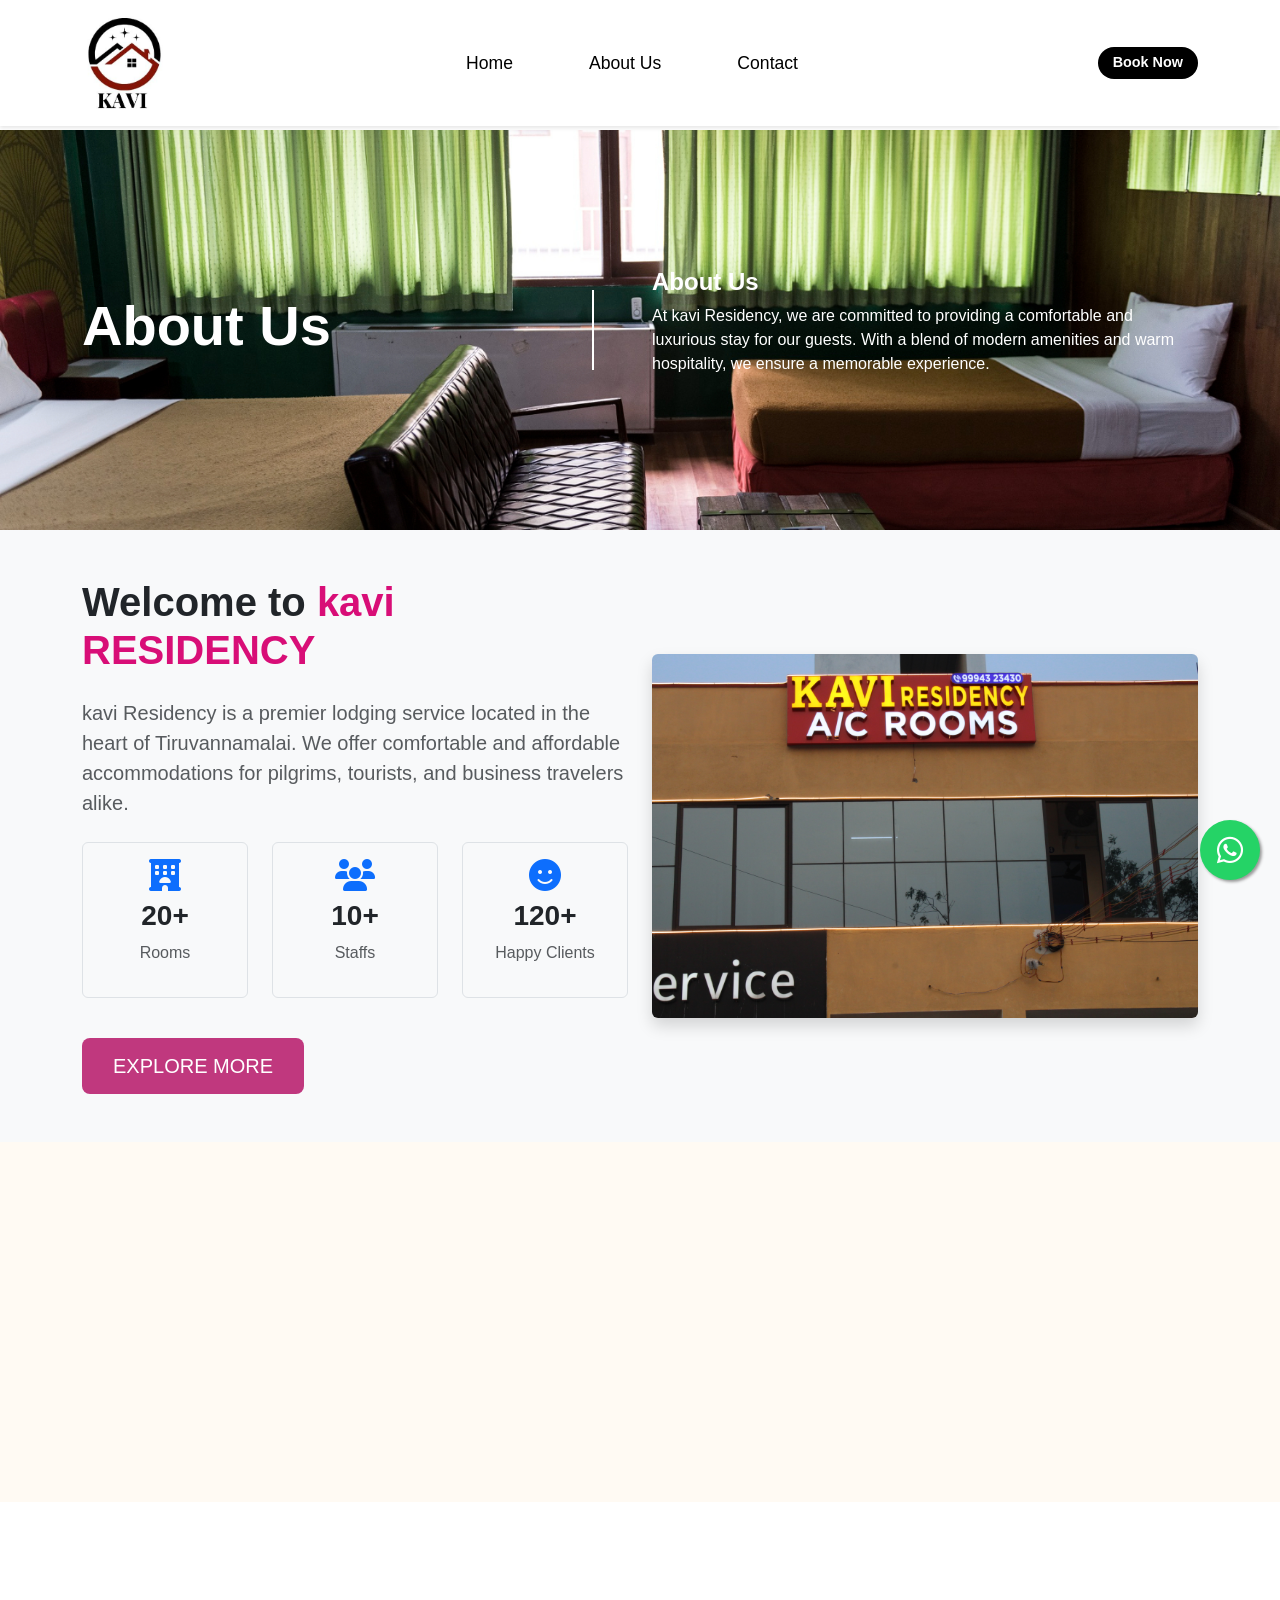
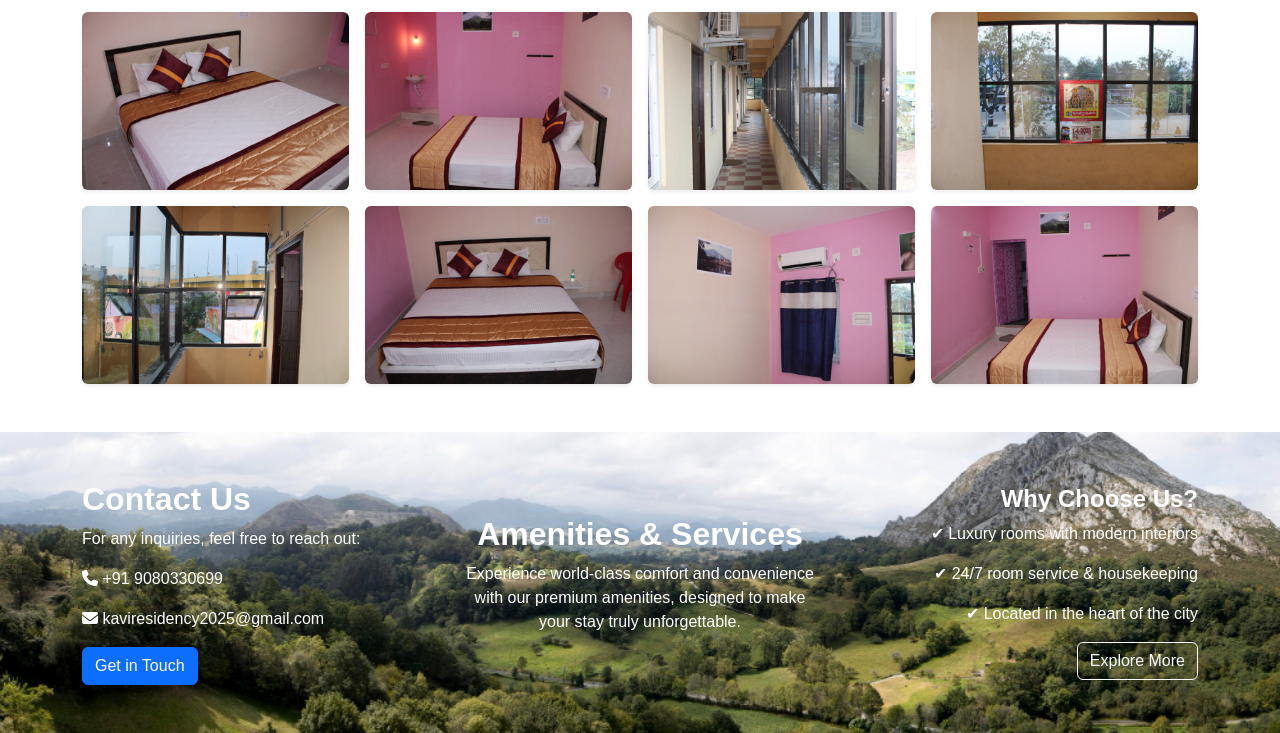
==== commit c2340ab9: "img update img update" ====
--- a/files/about.html
+++ b/files/about.html
@@ -251,25 +251,25 @@
                 <img src="../assets/scrollimages/one.JPG" class="img-fluid rounded shadow-sm " alt="Deluxe Room" >
             </div>
             <div class="col gallery-item">
-                <img src="../assets/scrollimages/two.jpg" class="img-fluid rounded shadow-sm" alt="Executive Room">
-            </div>
-            <div class="col gallery-item">
-                <img src="../assets/scrollimages/three.jpg" class="img-fluid rounded shadow-sm" alt="Suite Room" >
-            </div>
-            <div class="col gallery-item">
-                <img src="../assets/scrollimages/five.jpg" class="img-fluid rounded shadow-sm" alt="Deluxe Room Bathroom" >
-            </div>
-            <div class="col gallery-item">
-                <img src="../assets/scrollimages/four.jpg" class="img-fluid rounded shadow-sm" alt="Free Wi-Fi" >
-            </div>
-            <div class="col gallery-item">
-                <img src="../assets/scrollimages/six.jpg" class="img-fluid rounded shadow-sm" alt="Free Parking" >
-            </div>
-            <div class="col gallery-item">
-                <img src="../assets/scrollimages/seven.jpg" class="img-fluid rounded shadow-sm" alt="Reception" >
-            </div>
-            <div class="col gallery-item">
-                <img src="../assets/scrollimages/eight.jpg" class="img-fluid rounded shadow-sm" alt="Hotel at Night" >
+                <img src="../assets/scrollimages/two.JPG" class="img-fluid rounded shadow-sm" alt="Executive Room">
+            </div>
+            <div class="col gallery-item">
+                <img src="../assets/scrollimages/three.JPG" class="img-fluid rounded shadow-sm" alt="Suite Room" >
+            </div>
+            <div class="col gallery-item">
+                <img src="../assets/scrollimages/four.JPG" class="img-fluid rounded shadow-sm" alt="Deluxe Room Bathroom" >
+            </div>
+            <div class="col gallery-item">
+                <img src="../assets/scrollimages/five.JPG" class="img-fluid rounded shadow-sm" alt="Free Wi-Fi" >
+            </div>
+            <div class="col gallery-item">
+                <img src="../assets/scrollimages/six.JPG" class="img-fluid rounded shadow-sm" alt="Free Parking" >
+            </div>
+            <div class="col gallery-item">
+                <img src="../assets/scrollimages/seven.JPG" class="img-fluid rounded shadow-sm" alt="Reception" >
+            </div>
+            <div class="col gallery-item">
+                <img src="../assets/scrollimages/eight.JPG" class="img-fluid rounded shadow-sm" alt="Hotel at Night" >
             </div>
         </div>
     </div>
